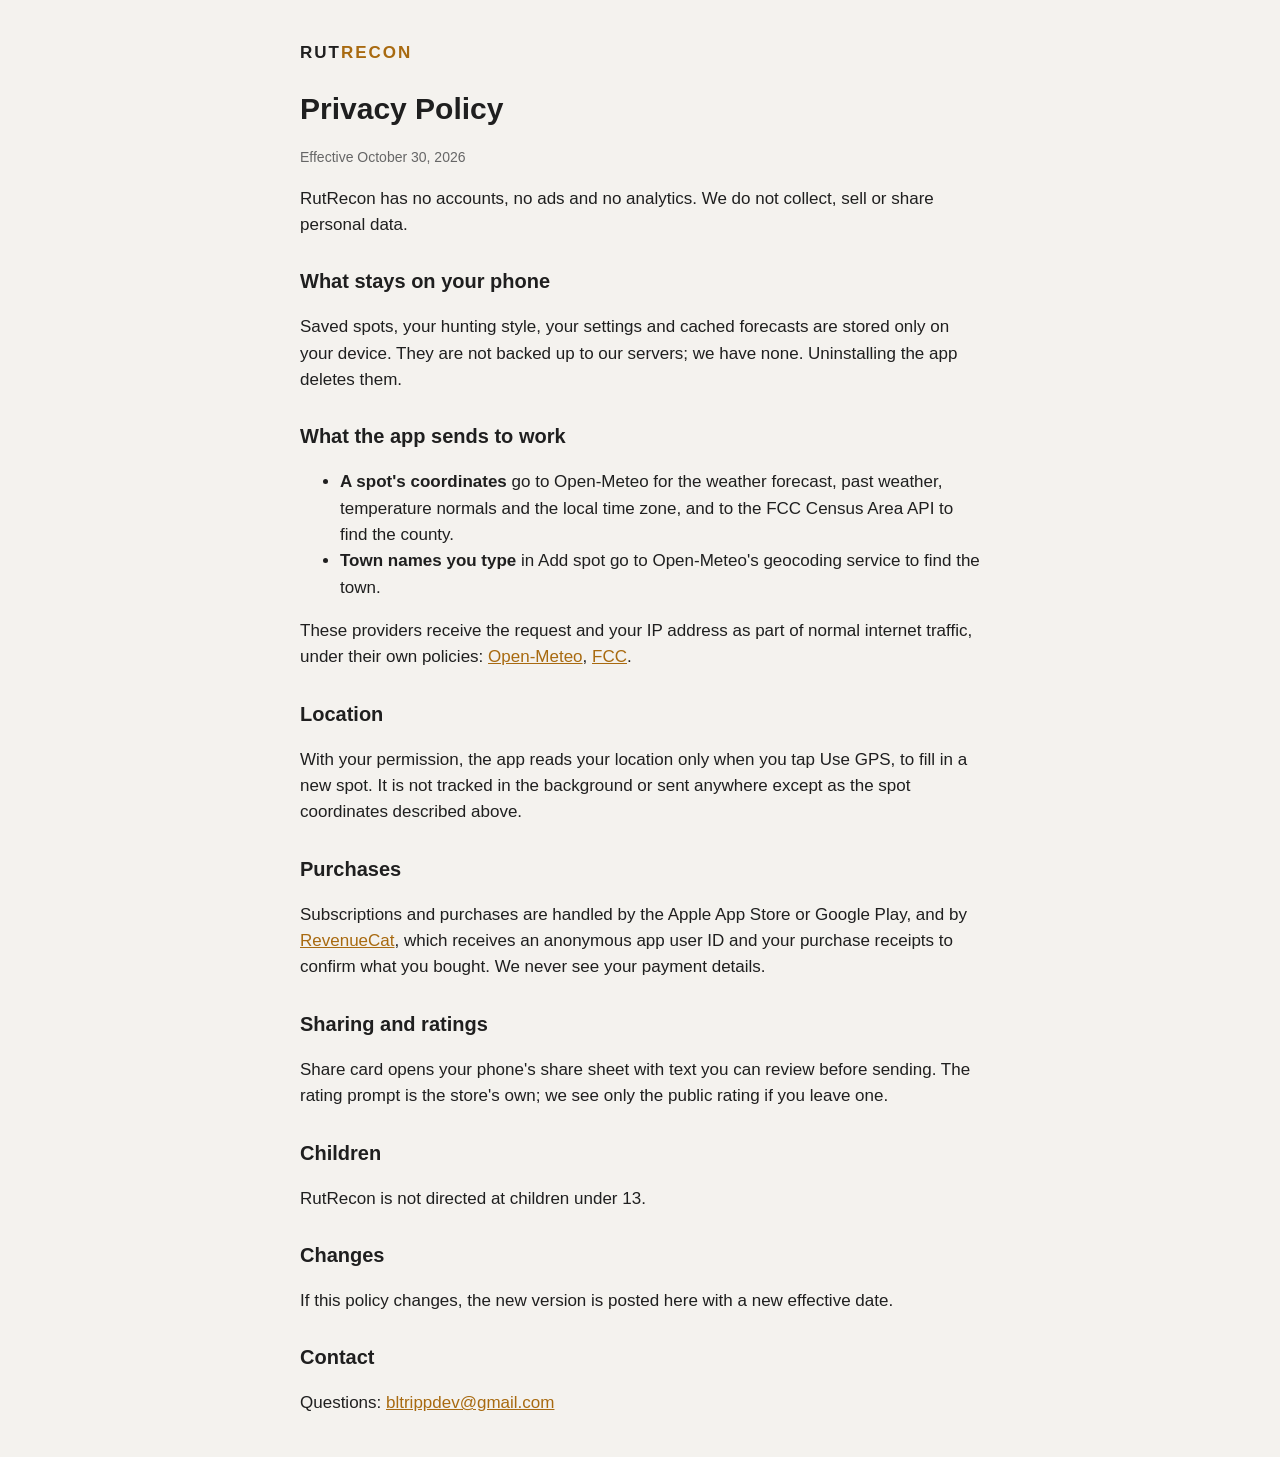
==== privacy/index.html @ d772a2c1 "RutRecon support and privacy pages Co-Authored-By: Claude Opus 5.5 <noreply@anthropic.com> Claude-Se" ====
<!DOCTYPE html>
<html lang="en"><head><meta charset="utf-8"><meta name="viewport" content="width=device-width,initial-scale=1">
<title>RutRecon Privacy Policy</title><link rel="stylesheet" href="../style.css"></head><body>
<p class="brand"><a href="../" style="color:inherit;text-decoration:none">RUT<span>RECON</span></a></p>
<h1>Privacy Policy</h1>
<p class="muted">Effective October 30, 2026</p>
<p>RutRecon has no accounts, no ads and no analytics. We do not collect, sell or share personal data.</p>
<h2>What stays on your phone</h2>
<p>Saved spots, your hunting style, your settings and cached forecasts are stored only on your device. They are not backed up to our servers; we have none. Uninstalling the app deletes them.</p>
<h2>What the app sends to work</h2>
<ul>
<li><b>A spot's coordinates</b> go to Open-Meteo for the weather forecast, past weather, temperature normals and the local time zone, and to the FCC Census Area API to find the county.</li>
<li><b>Town names you type</b> in Add spot go to Open-Meteo's geocoding service to find the town.</li>
</ul>
<p>These providers receive the request and your IP address as part of normal internet traffic, under their own policies: <a href="https://open-meteo.com/en/terms">Open-Meteo</a>, <a href="https://www.fcc.gov/privacy">FCC</a>.</p>
<h2>Location</h2>
<p>With your permission, the app reads your location only when you tap Use GPS, to fill in a new spot. It is not tracked in the background or sent anywhere except as the spot coordinates described above.</p>
<h2>Purchases</h2>
<p>Subscriptions and purchases are handled by the Apple App Store or Google Play, and by <a href="https://www.revenuecat.com/privacy">RevenueCat</a>, which receives an anonymous app user ID and your purchase receipts to confirm what you bought. We never see your payment details.</p>
<h2>Sharing and ratings</h2>
<p>Share card opens your phone's share sheet with text you can review before sending. The rating prompt is the store's own; we see only the public rating if you leave one.</p>
<h2>Children</h2>
<p>RutRecon is not directed at children under 13.</p>
<h2>Changes</h2>
<p>If this policy changes, the new version is posted here with a new effective date.</p>
<h2>Contact</h2>
<p>Questions: <a href="mailto:bltrippdev@gmail.com">bltrippdev@gmail.com</a></p>
</body></html>
---- style.css ----
body{font:17px/1.55 -apple-system,BlinkMacSystemFont,"Segoe UI",Roboto,sans-serif;max-width:680px;margin:40px auto;padding:0 20px;color:#1f1f1f;background:#f4f2ee}
h1{font-size:30px;margin-bottom:4px}h2{font-size:20px;margin-top:28px}a{color:#a86a10}
.brand{font-weight:800;letter-spacing:2px}.brand span{color:#a86a10}.muted{color:#666;font-size:14px}
@media (prefers-color-scheme:dark){body{background:#0b0f0c;color:#e6e9e2}.muted{color:#aaa}a,.brand span{color:#d9942c}}
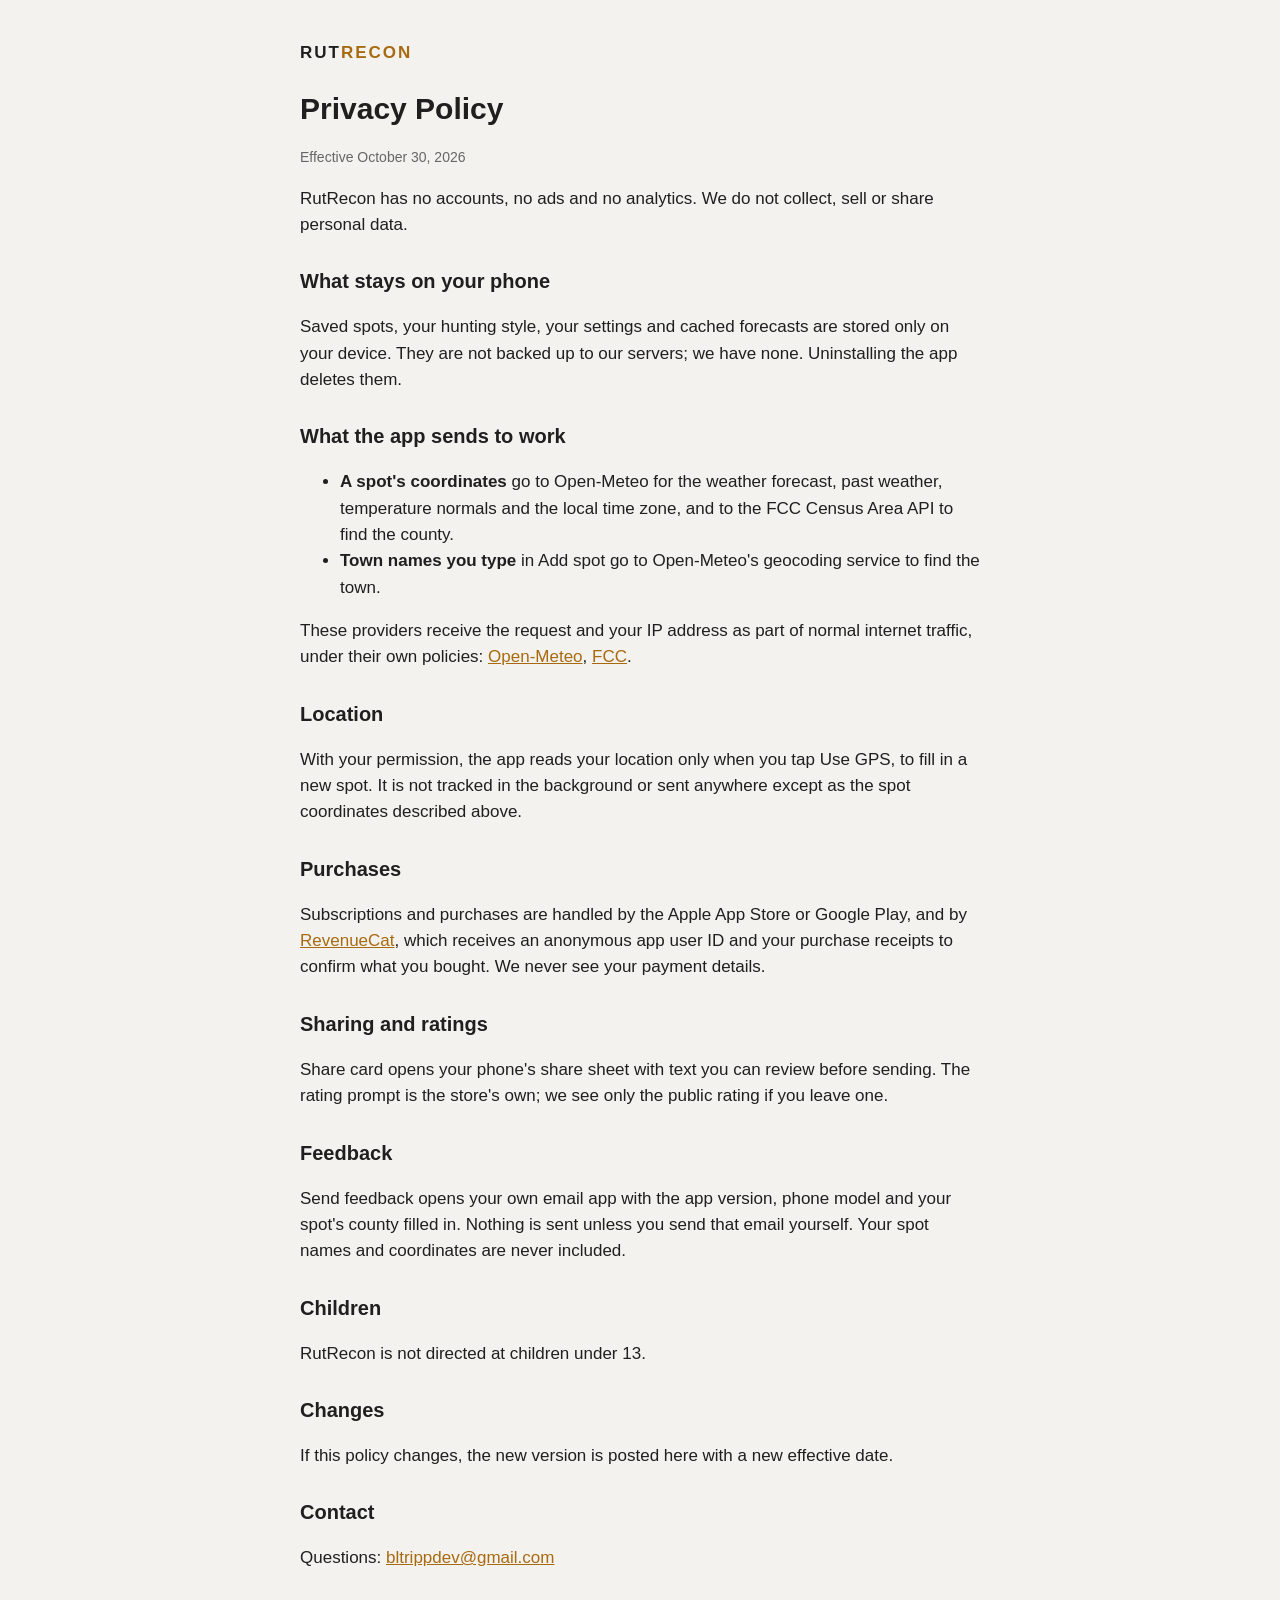
==== commit 25460825: "Add store links and feedback section Co-Authored-By: Claude Opus 5.5 <noreply@anthropic.com> Claude-" ====
--- a/privacy/index.html
+++ b/privacy/index.html
@@ -19,6 +19,8 @@
 <p>Subscriptions and purchases are handled by the Apple App Store or Google Play, and by <a href="https://www.revenuecat.com/privacy">RevenueCat</a>, which receives an anonymous app user ID and your purchase receipts to confirm what you bought. We never see your payment details.</p>
 <h2>Sharing and ratings</h2>
 <p>Share card opens your phone's share sheet with text you can review before sending. The rating prompt is the store's own; we see only the public rating if you leave one.</p>
+<h2>Feedback</h2>
+<p>Send feedback opens your own email app with the app version, phone model and your spot's county filled in. Nothing is sent unless you send that email yourself. Your spot names and coordinates are never included.</p>
 <h2>Children</h2>
 <p>RutRecon is not directed at children under 13.</p>
 <h2>Changes</h2>
